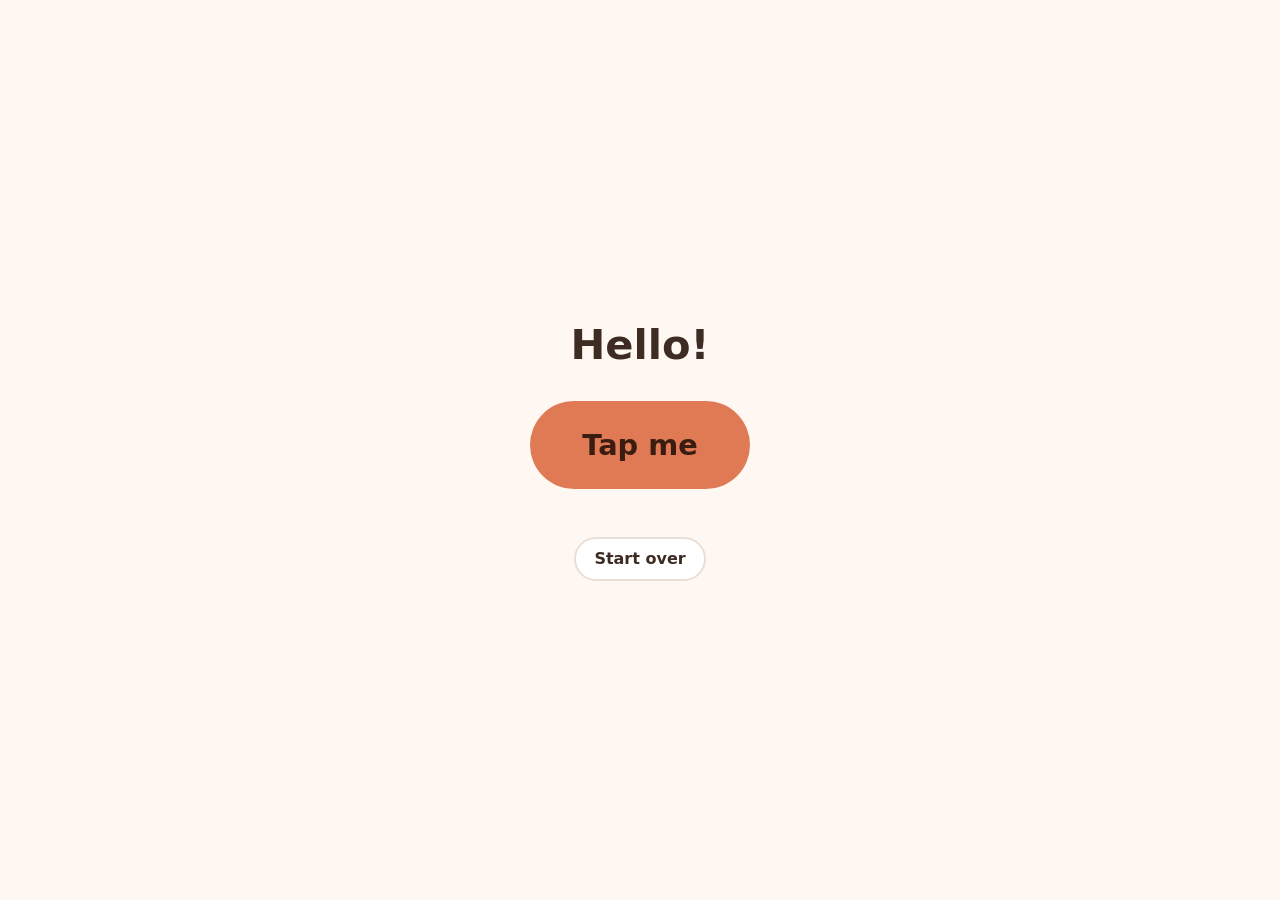
==== index.html @ 65415c63 "Initial commit" ====
<!doctype html>
<html lang="en">
<head>
  <meta charset="utf-8">
  <meta name="viewport" content="width=device-width, initial-scale=1">
  <title>Hello world</title>
  <link rel="stylesheet" href="style.css">
</head>
<body>
  <main>
    <h1 id="hello">Hello!</h1>
    <p class="dim" id="who"></p>
    <button class="big" id="tap">Tap me</button>
    <p id="count" aria-live="polite"></p>
    <p class="dim" id="family"></p>
    <button class="plain" id="reset">Start over</button>
  </main>
  <!-- Classic scripts, not type="module": see "Limits" in README.md. kinwall.js first. -->
  <script src="kinwall.js"></script>
  <script src="app.js"></script>
</body>
</html>
---- style.css ----
/* Kinwall passes the family's theme as --kw-* variables and sets data-theme="light"/"dark" on
   <html> (see kinwall.js). These fallbacks are for previewing outside Kinwall. */
:root {
  --kw-bg: #FFF8F2; --kw-card: #FFFFFF; --kw-text: #3D2B24; --kw-dim: #7A6158; --kw-accent: #E07A55; --kw-accent-ink: #3A1D10; --kw-border: #EADFD6;
  --kw-font: system-ui, sans-serif;
}
* { box-sizing: border-box; }
html, body { margin: 0; height: 100%; background: var(--kw-bg); color: var(--kw-text); font-family: var(--kw-font); }
main { min-height: 100%; display: flex; flex-direction: column; align-items: center; justify-content: center; gap: 16px; padding: 24px; text-align: center; }
h1 { margin: 0; font-size: 2.6rem; }
p { margin: 0; font-size: 1.25rem; font-weight: 700; }
.dim { color: var(--kw-dim); font-size: 1rem; }
button { font: inherit; font-weight: 800; cursor: pointer; }
/* Big, friendly targets: small hands on a wall screen. */
.big { min-width: 220px; min-height: 88px; padding: 20px 36px; border: none; border-radius: 999px; background: var(--kw-accent); color: var(--kw-accent-ink); font-size: 1.8rem; }
.big:active { transform: scale(0.97); }
.plain { min-height: 44px; padding: 8px 18px; border: 2px solid var(--kw-border); border-radius: 999px; background: var(--kw-card); color: var(--kw-text); }
button:focus-visible { outline: 3px solid var(--kw-text); outline-offset: 3px; }
@media (prefers-reduced-motion: reduce) { .big:active { transform: none; } }
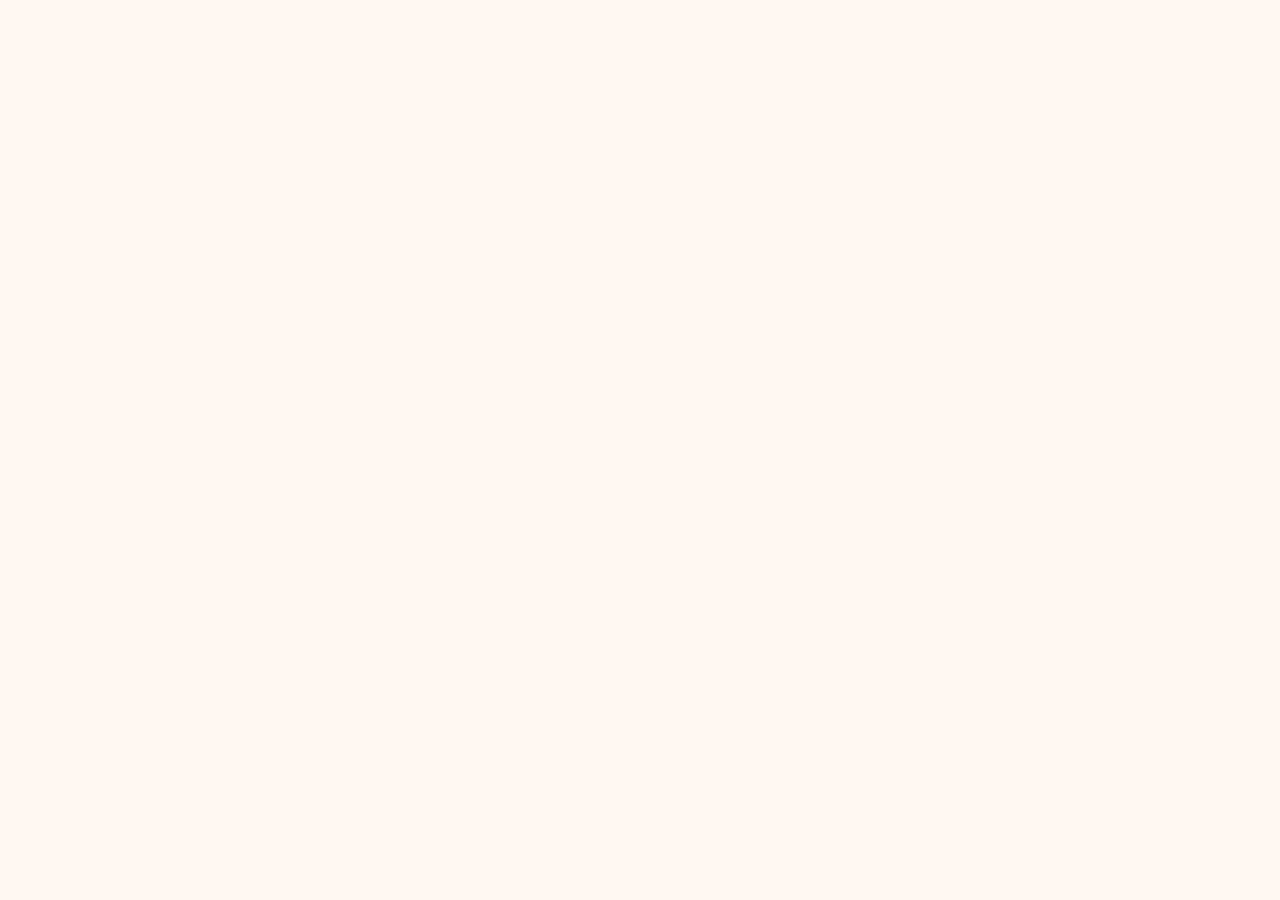
==== commit 1f179434: "Spelling practice: weekly lists and 1st to 5th grade word banks, v1.0.0 Kinwall says each word (neve" ====
--- a/index.html
+++ b/index.html
@@ -3,20 +3,127 @@
 <head>
   <meta charset="utf-8">
   <meta name="viewport" content="width=device-width, initial-scale=1">
-  <title>Hello world</title>
+  <title>Spelling practice</title>
   <link rel="stylesheet" href="style.css">
 </head>
 <body>
+  <header>
+    <button class="icon" id="back" aria-label="Back" hidden>←</button>
+    <div class="who" id="who"></div>
+    <div class="count" id="count" aria-live="polite"></div>
+  </header>
   <main>
-    <h1 id="hello">Hello!</h1>
-    <p class="dim" id="who"></p>
-    <button class="big" id="tap">Tap me</button>
-    <p id="count" aria-live="polite"></p>
-    <p class="dim" id="family"></p>
-    <button class="plain" id="reset">Start over</button>
+    <!-- Home: this kid's lists, the grade word banks, and (for parents) Edit lists. Every way in is a tap, which also lets the page speak. -->
+    <section class="screen" id="home" hidden>
+      <h1>Spelling practice</h1>
+      <div class="lists" id="my-lists"></div>
+      <h2>Practice by grade</h2>
+      <div class="grades" id="grades"></div>
+    </section>
+
+    <!-- No speech on this device: showing the word would give the answer away. -->
+    <section class="screen" id="nospeech" hidden>
+      <div class="big-emoji" aria-hidden="true">🔇</div>
+      <h1>This device can't say the words out loud</h1>
+      <p class="dim">Spelling practice says each word without showing it, so it needs a device that can talk. Try a phone, tablet or computer with a voice.</p>
+    </section>
+
+    <!-- One grade's word bank: everything mixed, or one spelling pattern. -->
+    <section class="screen" id="grade" hidden>
+      <h1 id="grade-title"></h1>
+      <div class="patterns" id="patterns"></div>
+    </section>
+
+    <section class="screen" id="play" hidden>
+      <div class="hear">
+        <button class="say" id="say" aria-label="Say the word again">🔊</button>
+        <button class="pill" id="sentence">Use it in a sentence</button>
+      </div>
+      <p class="ask" id="ask"></p>
+      <!-- Type it -->
+      <div class="type" id="q-type" hidden>
+        <input class="spell" id="spell" type="text" autocomplete="off" autocorrect="off" autocapitalize="off" spellcheck="false" enterkeyhint="done" aria-label="Spell the word">
+        <button class="go" id="spell-go">Check</button>
+      </div>
+      <!-- Pick it -->
+      <div class="choices" id="q-pick" hidden></div>
+      <!-- Fill in the missing letters -->
+      <div class="fill" id="q-fill" hidden>
+        <div class="tiles" id="tiles"></div>
+        <button class="go" id="fill-go">Check</button>
+      </div>
+      <!-- A missed Type it: their try over the word, then they type it right to go on. -->
+      <div class="fix" id="q-fix" hidden>
+        <div class="compare">
+          <div class="row"><span class="tag">You wrote</span><span class="letters" id="fix-try"></span></div>
+          <div class="row"><span class="tag">It's spelled</span><span class="letters" id="fix-word"></span></div>
+        </div>
+        <p class="dim">Now you type it:</p>
+        <div class="type">
+          <input class="spell" id="fix-spell" type="text" autocomplete="off" autocorrect="off" autocapitalize="off" spellcheck="false" enterkeyhint="done" aria-label="Type the word">
+          <button class="go" id="fix-go">Check</button>
+        </div>
+      </div>
+      <p class="feedback" id="feedback" aria-live="polite"></p>
+      <button class="go" id="next" hidden>Next →</button>
+    </section>
+
+    <section class="screen" id="done" hidden>
+      <div class="big-emoji" aria-hidden="true">🎉</div>
+      <h1 id="done-title"></h1>
+      <p id="done-text"></p>
+      <div class="word-chips" id="done-words"></div>
+      <div class="row-buttons">
+        <button class="go" id="again">Practice again</button>
+        <button class="pill" id="done-home">All done</button>
+      </div>
+    </section>
+
+    <!-- For parents: this kid's lists. -->
+    <section class="screen" id="edit" hidden>
+      <h1 id="edit-title">Spelling lists</h1>
+      <button class="go" id="new-list">＋ New list</button>
+      <div class="edit-lists" id="edit-lists"></div>
+    </section>
+
+    <section class="screen" id="editlist" hidden>
+      <h1 id="editlist-title">New list</h1>
+      <div class="form">
+        <label>Name <span class="dim">(optional)</span><input id="f-title" type="text" maxlength="40" placeholder="Week 5 words"></label>
+        <label>Test date <span class="dim">(optional)</span><input id="f-test" type="date"></label>
+        <label>Words <span class="dim">(one per line, or commas between)</span>
+          <textarea id="f-words" rows="6" autocomplete="off" autocorrect="off" autocapitalize="off" spellcheck="false" placeholder="friend&#10;because&#10;said"></textarea>
+        </label>
+        <details class="from-bank" id="from-bank">
+          <summary>Add words from a grade</summary>
+          <div class="bank-pick">
+            <select id="f-grade" aria-label="Grade"></select>
+            <select id="f-pattern" aria-label="Spelling pattern"></select>
+          </div>
+          <div class="word-chips" id="f-bank-words"></div>
+        </details>
+        <div id="f-sentences-box" hidden>
+          <h2>Sentences <span class="dim">(optional, for "Use it in a sentence")</span></h2>
+          <div class="sentences" id="f-sentences"></div>
+        </div>
+        <p class="error" id="f-error" aria-live="polite"></p>
+        <div class="row-buttons">
+          <button class="go" id="f-save">Save list</button>
+          <button class="pill" id="f-archive"></button>
+          <button class="pill danger" id="f-delete">Delete</button>
+        </div>
+      </div>
+    </section>
+
+    <!-- Parents only: on a parent's device, or (older Kinwall) behind a hold. -->
+    <div class="grownups" id="grownups" hidden>
+      <button class="pill" id="edit-lists-btn">✏️ Edit lists</button>
+      <button class="pill hold" id="hold-btn"><span class="hold-fill" aria-hidden="true"></span><span class="hold-label">Grown-ups: hold to edit lists</span></button>
+    </div>
   </main>
-  <!-- Classic scripts, not type="module": see "Limits" in README.md. kinwall.js first. -->
   <script src="kinwall.js"></script>
-  <script src="app.js"></script>
+  <script src="banks.js"></script>
+  <script src="words.js"></script>
+  <script src="game.js"></script>
 </body>
 </html>
--- a/style.css
+++ b/style.css
@@ -1,19 +1,130 @@
-/* Kinwall passes the family's theme as --kw-* variables and sets data-theme="light"/"dark" on
-   <html> (see kinwall.js). These fallbacks are for previewing outside Kinwall. */
+/* Kinwall passes the family's theme as --kw-* variables (see kinwall.js); these are fallbacks. */
 :root {
   --kw-bg: #FFF8F2; --kw-card: #FFFFFF; --kw-text: #3D2B24; --kw-dim: #7A6158; --kw-accent: #E07A55; --kw-accent-ink: #3A1D10; --kw-border: #EADFD6;
   --kw-font: system-ui, sans-serif;
+  --good-bg: #DDF5E6; --good-border: #3FA36B; --good-ink: #1E5E3A;
+  --miss-bg: #FDE2E2; --miss-ink: #A42323; --fix-bg: #FFF1BF; --fix-ink: #5C4300;
 }
+[data-theme="dark"] {
+  --good-bg: #173D27; --good-border: #4FC383; --good-ink: #BDF0D2;
+  --miss-bg: #4A1D1D; --miss-ink: #FFB4B4; --fix-bg: #4A3A0B; --fix-ink: #FFE7A0;
+}
+/* Kinwall's text size: everything is in rem. */
+html { font-size: 100%; }
+[data-text-scale="s"] { font-size: 90%; }
+[data-text-scale="l"] { font-size: 112%; }
+[data-text-scale="xl"] { font-size: 125%; }
 * { box-sizing: border-box; }
-html, body { margin: 0; height: 100%; background: var(--kw-bg); color: var(--kw-text); font-family: var(--kw-font); }
-main { min-height: 100%; display: flex; flex-direction: column; align-items: center; justify-content: center; gap: 16px; padding: 24px; text-align: center; }
-h1 { margin: 0; font-size: 2.6rem; }
-p { margin: 0; font-size: 1.25rem; font-weight: 700; }
-.dim { color: var(--kw-dim); font-size: 1rem; }
-button { font: inherit; font-weight: 800; cursor: pointer; }
-/* Big, friendly targets: small hands on a wall screen. */
-.big { min-width: 220px; min-height: 88px; padding: 20px 36px; border: none; border-radius: 999px; background: var(--kw-accent); color: var(--kw-accent-ink); font-size: 1.8rem; }
-.big:active { transform: scale(0.97); }
-.plain { min-height: 44px; padding: 8px 18px; border: 2px solid var(--kw-border); border-radius: 999px; background: var(--kw-card); color: var(--kw-text); }
-button:focus-visible { outline: 3px solid var(--kw-text); outline-offset: 3px; }
-@media (prefers-reduced-motion: reduce) { .big:active { transform: none; } }
+[hidden] { display: none !important; }
+html, body { margin: 0; min-height: 100%; background: var(--kw-bg); color: var(--kw-text); font-family: var(--kw-font); }
+button, input, select, textarea { font: inherit; color: var(--kw-text); }
+button { font-weight: 800; cursor: pointer; -webkit-tap-highlight-color: transparent; }
+button:focus-visible, input:focus-visible, select:focus-visible, textarea:focus-visible, summary:focus-visible { outline: 3px solid var(--kw-text); outline-offset: 3px; }
+button:disabled { cursor: default; }
+.dim { color: var(--kw-dim); font-weight: 600; }
+h1 { margin: 0; font-size: clamp(1.5rem, 5vw, 2.3rem); }
+h2 { margin: 8px 0 0; font-size: 1.25rem; }
+p { margin: 0; }
+
+header { position: fixed; top: 0; left: 0; right: 0; z-index: 1; display: flex; align-items: center; gap: 10px; min-height: 68px; padding: 6px 14px; background: var(--kw-bg); font-weight: 800; }
+.who { flex: 1; min-width: 0; font-size: 1.1rem; white-space: nowrap; overflow: hidden; text-overflow: ellipsis; }
+.count { flex: none; color: var(--kw-dim); font-size: 1.1rem; }
+.icon { flex: none; width: 56px; height: 56px; border-radius: 50%; border: 2px solid var(--kw-border); background: var(--kw-card); font-size: 1.6rem; line-height: 1; }
+
+/* A column that centers when it fits and scrolls from the top when it doesn't (keyboard open). */
+main { min-height: 100vh; display: flex; flex-direction: column; align-items: center; padding: 76px 16px 24px; gap: 18px; }
+.screen { width: 100%; max-width: 860px; margin: auto 0; display: flex; flex-direction: column; align-items: center; gap: 18px; text-align: center; }
+#home, #edit, #editlist, #grade { margin-top: 0; }
+.big-emoji { font-size: 4rem; line-height: 1; }
+
+/* Buttons */
+.go { min-height: 64px; padding: 12px 30px; border: none; border-radius: 999px; background: var(--kw-accent); color: var(--kw-accent-ink); font-size: 1.4rem; }
+.pill { min-height: 52px; padding: 10px 20px; border: 2px solid var(--kw-border); border-radius: 999px; background: var(--kw-card); font-size: 1.1rem; }
+.pill.danger { color: var(--miss-ink); }
+.row-buttons { display: flex; flex-wrap: wrap; justify-content: center; gap: 12px; }
+
+/* Home */
+.lists { width: 100%; display: flex; flex-direction: column; gap: 14px; }
+.list-card { padding: 16px; border: 2px solid var(--kw-border); border-radius: 22px; background: var(--kw-card); text-align: left; }
+.list-card.first { border-color: var(--kw-accent); }
+.list-head { display: flex; align-items: center; justify-content: space-between; gap: 12px; }
+.list-name { font-size: 1.35rem; font-weight: 800; }
+.word-chips { display: flex; flex-wrap: wrap; justify-content: center; gap: 8px; margin-top: 12px; }
+.list-card .word-chips { justify-content: flex-start; }
+.chip { display: inline-flex; align-items: center; gap: 6px; min-height: 44px; padding: 6px 14px; border: 2px solid var(--kw-border); border-radius: 999px; background: var(--kw-bg); font-size: 1.15rem; font-weight: 700; }
+.chip.strong { border-color: var(--good-border); background: var(--good-bg); color: var(--good-ink); }
+.marks { letter-spacing: 1px; font-size: 0.95rem; color: var(--kw-dim); }
+.chip.strong .marks { color: inherit; }
+.grades { display: grid; grid-template-columns: repeat(5, minmax(0, 1fr)); gap: 10px; width: 100%; }
+.grade-btn { display: flex; flex-direction: column; align-items: center; justify-content: center; min-height: 96px; border: 3px solid var(--kw-border); border-radius: 22px; background: var(--kw-card); font-size: 1.7rem; line-height: 1.1; }
+.grade-btn small { font-size: 0.95rem; color: var(--kw-dim); }
+.grade-btn.last { border-color: var(--kw-accent); }
+@media (max-width: 460px) { .grades { grid-template-columns: repeat(3, minmax(0, 1fr)); } }
+.grownups { display: flex; justify-content: center; }
+.hold { position: relative; overflow: hidden; user-select: none; -webkit-user-select: none; touch-action: none; }
+.hold-label { position: relative; }
+.hold-fill { position: absolute; inset: 0; transform: scaleX(0); transform-origin: left; background: var(--kw-accent); opacity: 0.35; }
+.hold.holding .hold-fill { transform: scaleX(1); transition: transform 2s linear; }
+[data-reduced-motion] .hold.holding .hold-fill { transition: none; opacity: 0.2; }
+
+/* A grade's patterns */
+.patterns { display: grid; grid-template-columns: repeat(auto-fill, minmax(170px, 1fr)); gap: 12px; width: 100%; }
+.pattern { display: flex; flex-direction: column; align-items: flex-start; gap: 4px; min-height: 76px; padding: 12px 18px; border: 2px solid var(--kw-border); border-radius: 20px; background: var(--kw-card); font-size: 1.2rem; text-align: left; }
+.pattern small { color: var(--kw-dim); font-size: 0.95rem; }
+.pattern.all { grid-column: 1 / -1; align-items: center; border-color: var(--kw-accent); font-size: 1.4rem; }
+
+/* Playing */
+.hear { display: flex; align-items: center; justify-content: center; gap: 14px; flex-wrap: wrap; }
+.say { width: 88px; height: 88px; border-radius: 50%; border: none; background: var(--kw-accent); font-size: 2.4rem; }
+.ask { font-size: 1.4rem; font-weight: 800; }
+.type { display: flex; flex-wrap: wrap; justify-content: center; gap: 12px; width: 100%; }
+.spell { flex: 1 1 260px; min-width: 0; width: 100%; max-width: 520px; min-height: 72px; padding: 8px 18px; border: 3px solid var(--kw-border); border-radius: 18px; background: var(--kw-card); font-size: 2.2rem; font-weight: 700; text-align: center; letter-spacing: 2px; }
+.choices { display: grid; grid-template-columns: repeat(2, minmax(0, 1fr)); gap: 14px; width: 100%; max-width: 640px; }
+.choice { min-height: 88px; padding: 14px; border-radius: 22px; border: 3px solid var(--kw-border); background: var(--kw-card); font-size: clamp(1.4rem, 5vw, 2.2rem); overflow-wrap: anywhere; }
+.choice.right { border-color: var(--good-border); background: var(--good-bg); color: var(--good-ink); }
+.choice.wrong { animation: shake 0.4s; border-style: dashed; opacity: 0.55; }
+.choice:disabled:not(.right) { opacity: 0.55; }
+.fill { display: flex; flex-direction: column; align-items: center; gap: 16px; }
+.tiles { display: flex; flex-wrap: wrap; justify-content: center; gap: 6px; }
+.tile { display: inline-flex; align-items: center; justify-content: center; width: clamp(40px, 9vw, 64px); height: clamp(56px, 12vw, 80px); border-radius: 12px; font-size: clamp(1.6rem, 6vw, 2.4rem); font-weight: 800; }
+span.tile { background: transparent; }
+input.tile { padding: 0; border: 3px solid var(--kw-accent); background: var(--kw-card); text-align: center; }
+input.tile.miss { border-color: var(--miss-ink); background: var(--miss-bg); }
+input.tile.ok { border-color: var(--good-border); background: var(--good-bg); color: var(--good-ink); }
+input.tile.shown { border-color: var(--fix-ink); background: var(--fix-bg); color: var(--fix-ink); }
+.fix { display: flex; flex-direction: column; align-items: center; gap: 12px; width: 100%; }
+.compare { display: flex; flex-direction: column; gap: 10px; padding: 14px 18px; border: 2px solid var(--kw-border); border-radius: 20px; background: var(--kw-card); }
+.compare .row { display: flex; align-items: baseline; gap: 14px; }
+.tag { width: 6.5em; flex: none; color: var(--kw-dim); font-weight: 700; text-align: right; }
+.letters { font-size: clamp(1.8rem, 7vw, 2.8rem); font-weight: 800; letter-spacing: 3px; text-align: left; overflow-wrap: anywhere; }
+.letters .miss { color: var(--miss-ink); background: var(--miss-bg); border-radius: 6px; text-decoration: line-through; text-decoration-thickness: 3px; }
+.letters .fixed { color: var(--fix-ink); background: var(--fix-bg); border-radius: 6px; text-decoration: underline; text-decoration-thickness: 3px; }
+#fix-try { color: var(--kw-dim); }
+.feedback { min-height: 1.6em; font-size: 1.3rem; font-weight: 800; }
+.feedback.good { color: var(--good-ink); }
+@keyframes shake { 25% { transform: translateX(-8px); } 75% { transform: translateX(8px); } }
+@media (prefers-reduced-motion: reduce) { .choice.wrong { animation: none; } .hold.holding .hold-fill { transition: none; } }
+[data-reduced-motion] .choice.wrong { animation: none; }
+
+/* Editing lists */
+.edit-lists { display: flex; flex-direction: column; gap: 10px; width: 100%; }
+.edit-row { display: flex; justify-content: space-between; align-items: center; gap: 12px; min-height: 64px; padding: 10px 18px; border: 2px solid var(--kw-border); border-radius: 18px; background: var(--kw-card); font-size: 1.2rem; text-align: left; }
+.edit-row small { color: var(--kw-dim); font-size: 0.95rem; white-space: nowrap; }
+.edit-row.archived { opacity: 0.7; }
+.form { display: flex; flex-direction: column; gap: 14px; width: 100%; text-align: left; }
+.form label { display: block; font-weight: 800; }
+.form input, .form textarea { display: block; width: 100%; margin-top: 6px; }
+.form input, .form textarea, .form select { min-height: 52px; padding: 10px 14px; border: 2px solid var(--kw-border); border-radius: 14px; background: var(--kw-card); font-size: 1.1rem; font-weight: 600; }
+.form textarea { resize: vertical; line-height: 1.4; }
+.from-bank { padding: 10px 14px; border: 2px solid var(--kw-border); border-radius: 18px; background: var(--kw-card); }
+.from-bank summary { min-height: 44px; display: flex; align-items: center; font-weight: 800; cursor: pointer; }
+.bank-pick { display: flex; flex-wrap: wrap; gap: 10px; margin-top: 8px; }
+.bank-pick select { flex: 1 1 180px; min-height: 52px; padding: 8px 12px; border: 2px solid var(--kw-border); border-radius: 14px; background: var(--kw-bg); font-weight: 700; }
+.from-bank .word-chips { justify-content: flex-start; }
+.chip.pickable { cursor: pointer; }
+.sentences { display: flex; flex-direction: column; gap: 10px; }
+.sentences label { display: flex; align-items: center; gap: 12px; }
+.sentences label span { flex: 0 0 7.5em; overflow-wrap: anywhere; }
+.sentences input { flex: 1; min-width: 0; margin-top: 0; }
+.error { min-height: 1.2em; color: var(--miss-ink); font-weight: 800; }
+.form .row-buttons { justify-content: flex-start; }
